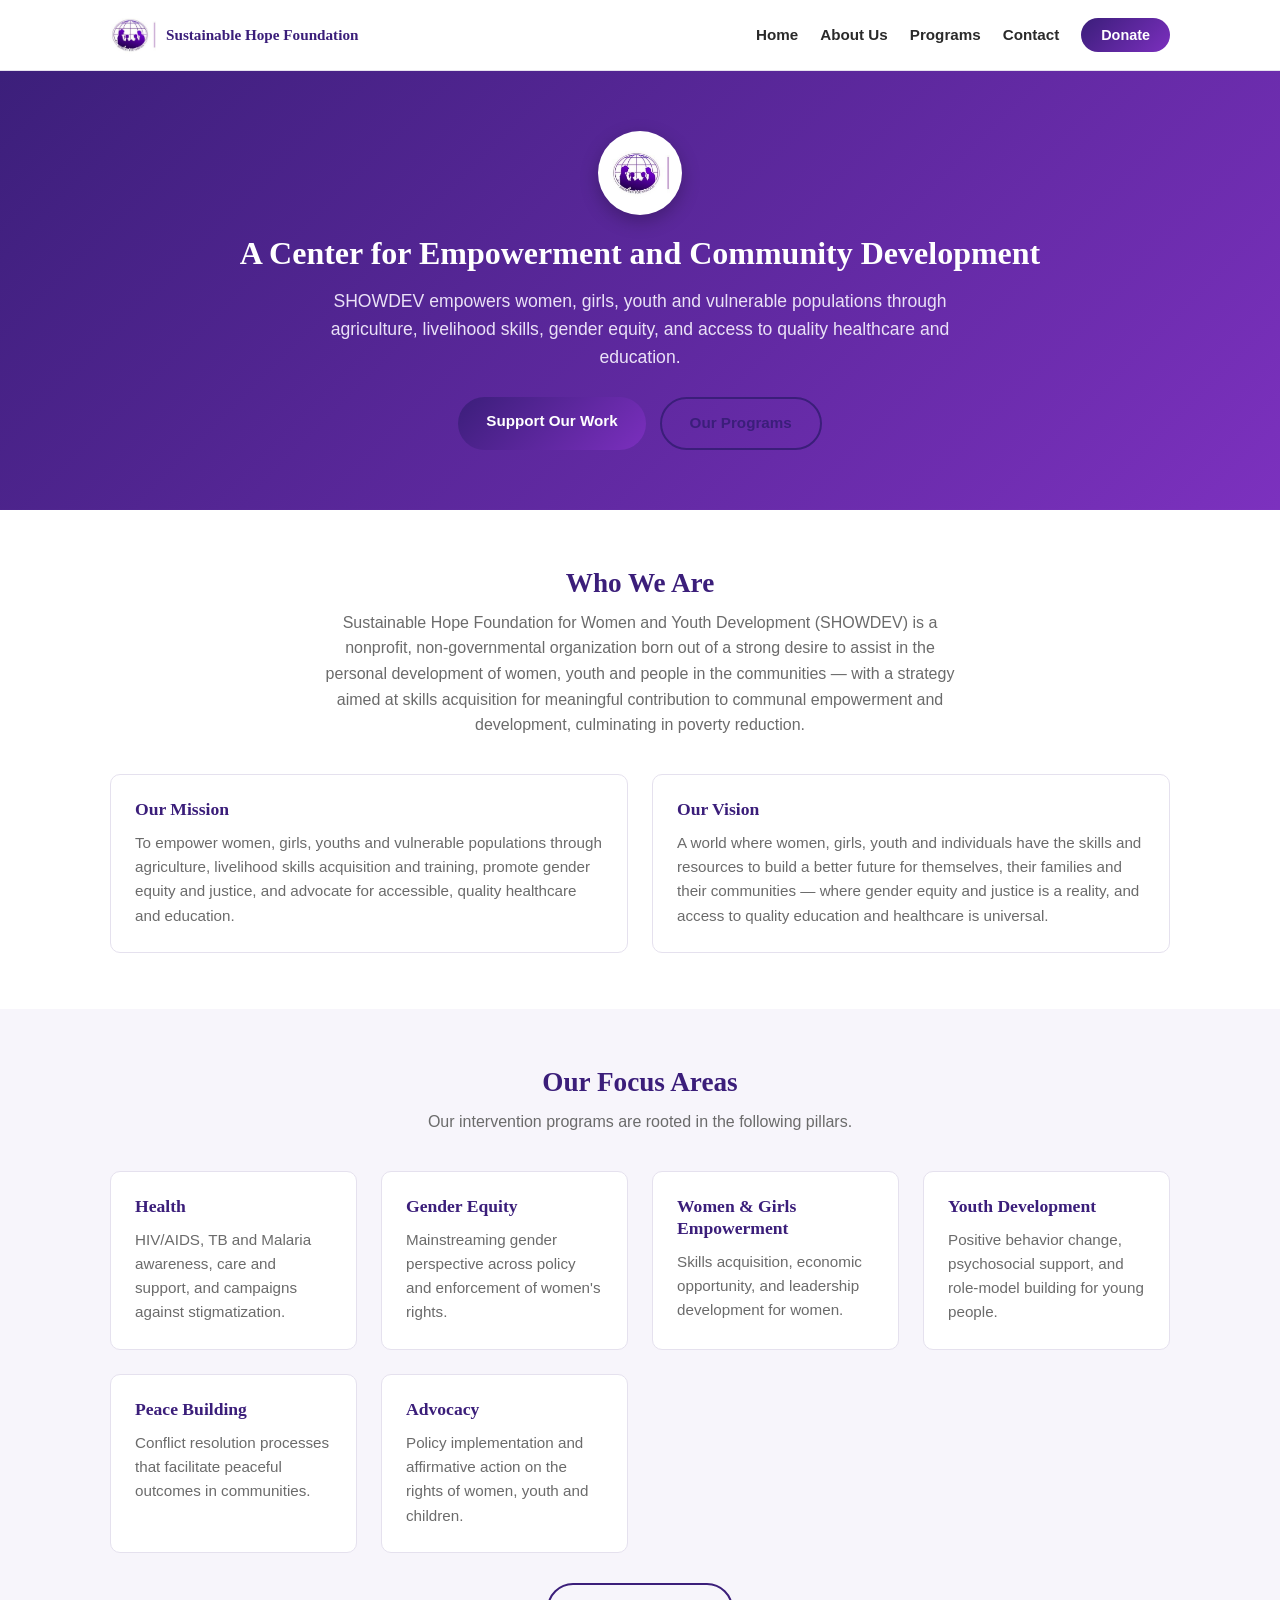
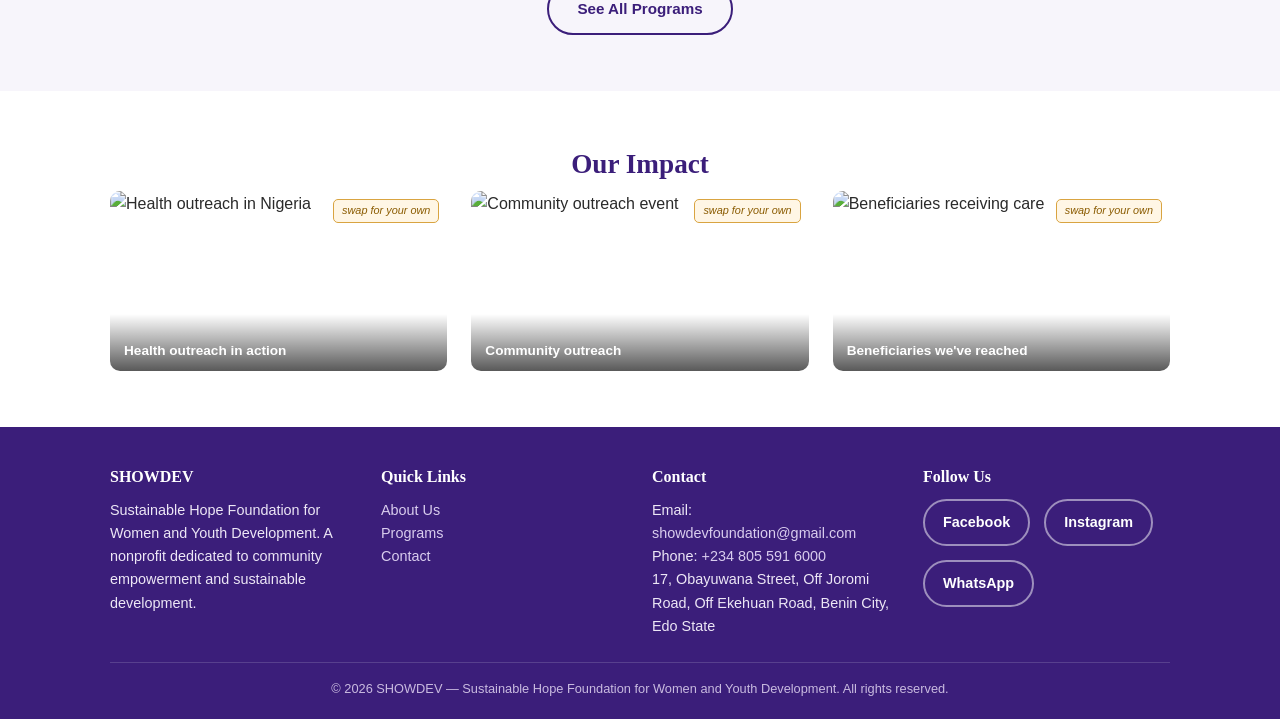
==== index.html @ 35cf9767 "initial commit" ====
<!DOCTYPE html>
<html lang="en">
<head>
<meta charset="UTF-8">
<meta name="viewport" content="width=device-width, initial-scale=1.0">
<title>SHOWDEV — Sustainable Hope Foundation for Women and Youth Development</title>
<meta name="description" content="SHOWDEV empowers women, youth and communities through health, education, gender equity and livelihood programs across Nigeria.">

<!-- Open Graph tags for link previews on WhatsApp/Facebook -->
<meta property="og:title" content="SHOWDEV — Sustainable Hope Foundation for Women and Youth Development">
<meta property="og:description" content="A center for empowerment and community development — health, education, gender equity and livelihood programs.">
<meta property="og:image" content="assets/logo.jpg">
<meta property="og:type" content="website">

<link rel="icon" href="assets/favicon.jpg" type="image/jpeg">
<link rel="stylesheet" href="style.css">
</head>
<body>

<header>
  <div class="nav-wrap">
    <a href="index.html" class="brand">
      <img data-img-key="logo" src="assets/logo.jpg" alt="SHOWDEV logo">
      <span class="brand-name">Sustainable Hope Foundation</span>
    </a>
    <button class="nav-toggle" id="navToggle" aria-label="Toggle menu">&#9776;</button>
    <nav>
      <ul id="navMenu">
        <li><a href="index.html">Home</a></li>
        <li><a href="about.html">About Us</a></li>
        <li><a href="programs.html">Programs</a></li>
        <li><a href="contact.html">Contact</a></li>
        <li><a href="contact.html#donate" class="donate-btn">Donate</a></li>
      </ul>
    </nav>
  </div>
</header>

<section class="hero has-photo" data-bg-key="heroBackground">
  <div class="container">
    <div class="hero-logo-badge"><img data-img-key="logo" alt="SHOWDEV logo"></div>
    <h1>A Center for Empowerment and Community Development</h1>
    <p class="tagline">SHOWDEV empowers women, girls, youth and vulnerable populations through agriculture, livelihood skills, gender equity, and access to quality healthcare and education.</p>
    <div class="btn-row">
      <a href="contact.html#donate" class="btn btn-primary">Support Our Work</a>
      <a href="programs.html" class="btn btn-outline">Our Programs</a>
    </div>
  </div>
</section>

<section>
  <div class="container">
    <h2 class="section-title">Who We Are</h2>
    <p class="section-sub">
      Sustainable Hope Foundation for Women and Youth Development (SHOWDEV) is a nonprofit, non-governmental
      organization born out of a strong desire to assist in the personal development of women, youth and people
      in the communities — with a strategy aimed at skills acquisition for meaningful contribution to communal
      empowerment and development, culminating in poverty reduction.
    </p>
    <div class="grid">
      <div class="card">
        <h3>Our Mission</h3>
        <p>To empower women, girls, youths and vulnerable populations through agriculture, livelihood skills acquisition and training, promote gender equity and justice, and advocate for accessible, quality healthcare and education.</p>
      </div>
      <div class="card">
        <h3>Our Vision</h3>
        <p>A world where women, girls, youth and individuals have the skills and resources to build a better future for themselves, their families and their communities — where gender equity and justice is a reality, and access to quality education and healthcare is universal.</p>
      </div>
    </div>
  </div>
</section>

<section class="alt">
  <div class="container">
    <h2 class="section-title">Our Focus Areas</h2>
    <p class="section-sub">Our intervention programs are rooted in the following pillars.</p>
    <div class="grid">
      <div class="card"><h3>Health</h3><p>HIV/AIDS, TB and Malaria awareness, care and support, and campaigns against stigmatization.</p></div>
      <div class="card"><h3>Gender Equity</h3><p>Mainstreaming gender perspective across policy and enforcement of women's rights.</p></div>
      <div class="card"><h3>Women & Girls Empowerment</h3><p>Skills acquisition, economic opportunity, and leadership development for women.</p></div>
      <div class="card"><h3>Youth Development</h3><p>Positive behavior change, psychosocial support, and role-model building for young people.</p></div>
      <div class="card"><h3>Peace Building</h3><p>Conflict resolution processes that facilitate peaceful outcomes in communities.</p></div>
      <div class="card"><h3>Advocacy</h3><p>Policy implementation and affirmative action on the rights of women, youth and children.</p></div>
    </div>
    <div class="btn-row" style="margin-top:30px;">
      <a href="programs.html" class="btn btn-outline">See All Programs</a>
    </div>
  </div>
</section>

<section>
  <div class="container">
    <h2 class="section-title">Our Impact</h2>
    <div class="grid">
      <div class="photo-card">
        <img data-img-key="homeImpact1" alt="Health outreach in Nigeria" loading="lazy">
        <span class="swap-badge">swap for your own</span>
        <div class="photo-caption">Health outreach in action</div>
      </div>
      <div class="photo-card">
        <img data-img-key="homeImpact2" alt="Community outreach event" loading="lazy">
        <span class="swap-badge">swap for your own</span>
        <div class="photo-caption">Community outreach</div>
      </div>
      <div class="photo-card">
        <img data-img-key="homeImpact3" alt="Beneficiaries receiving care" loading="lazy">
        <span class="swap-badge">swap for your own</span>
        <div class="photo-caption">Beneficiaries we've reached</div>
      </div>
    </div>
  </div>
</section>

<footer>
  <div class="container">
    <div class="footer-grid">
      <div>
        <h4>SHOWDEV</h4>
        <p>Sustainable Hope Foundation for Women and Youth Development. A nonprofit dedicated to community empowerment and sustainable development.</p>
      </div>
      <div>
        <h4>Quick Links</h4>
        <p><a href="about.html">About Us</a></p>
        <p><a href="programs.html">Programs</a></p>
        <p><a href="contact.html">Contact</a></p>
      </div>
      <div>
        <h4>Contact</h4>
        <p>Email: <a href="mailto:showdevfoundation@gmail.com">showdevfoundation@gmail.com</a></p>
        <p>Phone: <a href="tel:+2348055916000">+234 805 591 6000</a></p>
        <p>17, Obayuwana Street, Off Joromi Road, Off Ekehuan Road, Benin City, Edo State</p>
      </div>
      <div>
        <h4>Follow Us</h4>
        <div class="social-row" style="justify-content:flex-start;">
          <a href="PASTE-YOUR-FACEBOOK-LINK-HERE" class="social-link">Facebook</a>
          <a href="PASTE-YOUR-INSTAGRAM-LINK-HERE" class="social-link">Instagram</a>
          <a href="PASTE-YOUR-WHATSAPP-LINK-HERE" class="social-link">WhatsApp</a>
        </div>
      </div>
    </div>
    <div class="bottom">&copy; 2026 SHOWDEV — Sustainable Hope Foundation for Women and Youth Development. All rights reserved.</div>
  </div>
</footer>

<script>
  document.getElementById('navToggle').addEventListener('click', function() {
    document.getElementById('navMenu').classList.toggle('open');
  });
</script>

<script src="images-config.js"></script>
<script src="script.js"></script>
</body>
</html>
---- style.css ----
/* =========================================================
   SHOWDEV Foundation — Shared Stylesheet
   Brand colors pulled from logo: deep indigo-purple to violet
   ========================================================= */

:root {
  --purple-dark: #3B1E7A;
  --purple-light: #7B2FBE;
  --bg: #FFFFFF;
  --bg-alt: #F7F5FB;
  --text-main: #2A2A2A;
  --text-muted: #6B6B6B;
  --border: #E5E1EE;
  --max-width: 1100px;
}

* {
  box-sizing: border-box;
  margin: 0;
  padding: 0;
}

body {
  font-family: -apple-system, BlinkMacSystemFont, "Segoe UI", Roboto, Helvetica, Arial, sans-serif;
  color: var(--text-main);
  background: var(--bg);
  line-height: 1.6;
  -webkit-font-smoothing: antialiased;
}

h1, h2, h3, h4 {
  font-family: Georgia, "Times New Roman", serif;
  color: var(--purple-dark);
  line-height: 1.25;
}

a {
  color: var(--purple-light);
  text-decoration: none;
}

a:hover {
  text-decoration: underline;
}

img {
  max-width: 100%;
  display: block;
}

.container {
  max-width: var(--max-width);
  margin: 0 auto;
  padding: 0 20px;
}

/* ---------- Header / Nav ---------- */

header {
  background: var(--bg);
  border-bottom: 1px solid var(--border);
  position: sticky;
  top: 0;
  z-index: 100;
}

.nav-wrap {
  display: flex;
  align-items: center;
  justify-content: space-between;
  padding: 14px 20px;
  max-width: var(--max-width);
  margin: 0 auto;
}

.brand {
  display: flex;
  align-items: center;
  gap: 10px;
}

.brand img {
  height: 42px;
  width: auto;
}

.brand-name {
  font-family: Georgia, serif;
  font-weight: bold;
  font-size: 0.95rem;
  color: var(--purple-dark);
  max-width: 220px;
  line-height: 1.2;
}

nav ul {
  list-style: none;
  display: flex;
  gap: 22px;
}

nav a {
  color: var(--text-main);
  font-size: 0.95rem;
  font-weight: 600;
}

nav a:hover {
  color: var(--purple-light);
  text-decoration: none;
}

.nav-toggle {
  display: none;
  background: none;
  border: none;
  font-size: 1.6rem;
  color: var(--purple-dark);
  cursor: pointer;
}

.donate-btn {
  background: linear-gradient(135deg, var(--purple-dark), var(--purple-light));
  color: #fff !important;
  padding: 9px 20px;
  border-radius: 30px;
  font-weight: 700;
  font-size: 0.9rem;
  white-space: nowrap;
}

.donate-btn:hover {
  opacity: 0.9;
  text-decoration: none;
}

/* ---------- Hero ---------- */

.hero {
  background: var(--bg-alt);
  padding: 60px 0;
  text-align: center;
}

.hero h1 {
  font-size: 2rem;
  margin-bottom: 14px;
}

.hero p.tagline {
  color: var(--text-muted);
  font-size: 1.1rem;
  max-width: 620px;
  margin: 0 auto 26px;
}

.btn-row {
  display: flex;
  justify-content: center;
  gap: 14px;
  flex-wrap: wrap;
}

.btn {
  display: inline-block;
  padding: 12px 28px;
  border-radius: 30px;
  font-weight: 700;
  font-size: 0.95rem;
}

.btn-primary {
  background: linear-gradient(135deg, var(--purple-dark), var(--purple-light));
  color: #fff;
}

.btn-outline {
  border: 2px solid var(--purple-dark);
  color: var(--purple-dark);
}

.btn:hover {
  opacity: 0.9;
  text-decoration: none;
}

/* ---------- Sections ---------- */

section {
  padding: 56px 0;
}

section.alt {
  background: var(--bg-alt);
}

.section-title {
  text-align: center;
  font-size: 1.7rem;
  margin-bottom: 10px;
}

.section-sub {
  text-align: center;
  color: var(--text-muted);
  max-width: 640px;
  margin: 0 auto 36px;
}

/* ---------- Cards / Grids ---------- */

.grid {
  display: grid;
  grid-template-columns: repeat(auto-fit, minmax(240px, 1fr));
  gap: 24px;
}

.card {
  background: var(--bg);
  border: 1px solid var(--border);
  border-radius: 10px;
  padding: 24px;
}

.card h3 {
  font-size: 1.1rem;
  margin-bottom: 10px;
}

.card p {
  color: var(--text-muted);
  font-size: 0.95rem;
}

.photo-placeholder {
  background: linear-gradient(135deg, var(--purple-dark), var(--purple-light));
  color: #fff;
  opacity: 0.85;
  border-radius: 10px;
  display: flex;
  align-items: center;
  justify-content: center;
  text-align: center;
  font-size: 0.85rem;
  font-weight: 600;
  padding: 20px;
  min-height: 180px;
}

/* ---------- Lists ---------- */

.check-list {
  list-style: none;
}

.check-list li {
  padding-left: 26px;
  position: relative;
  margin-bottom: 10px;
  color: var(--text-main);
}

.check-list li::before {
  content: "✓";
  position: absolute;
  left: 0;
  color: var(--purple-light);
  font-weight: bold;
}

/* ---------- Footer ---------- */

footer {
  background: var(--purple-dark);
  color: #EDE7F6;
  padding: 40px 0 20px;
  font-size: 0.9rem;
}

footer .footer-grid {
  display: grid;
  grid-template-columns: repeat(auto-fit, minmax(200px, 1fr));
  gap: 24px;
  margin-bottom: 24px;
}

footer h4 {
  color: #fff;
  font-size: 1rem;
  margin-bottom: 12px;
}

footer a {
  color: #D9CDEE;
}

footer .bottom {
  border-top: 1px solid rgba(255,255,255,0.15);
  padding-top: 16px;
  text-align: center;
  font-size: 0.8rem;
  color: #C9BBE0;
}

/* ---------- Placeholder / TODO markers ---------- */

.todo {
  background: #FFF6E5;
  border: 1px dashed #D9A441;
  color: #8A5B00;
  padding: 3px 8px;
  border-radius: 5px;
  font-size: 0.85em;
  font-style: italic;
}

/* ---------- Responsive ---------- */

/* ---------- Scroll-reveal animation ---------- */

.reveal {
  opacity: 0;
  transform: translateY(28px);
  transition: opacity 0.7s ease, transform 0.7s ease;
}

.reveal.visible {
  opacity: 1;
  transform: translateY(0);
}

/* Respect users who've asked their device to reduce motion */
@media (prefers-reduced-motion: reduce) {
  .reveal {
    opacity: 1;
    transform: none;
    transition: none;
  }
}

/* ---------- Donate button pulse ---------- */

.donate-btn {
  animation: donatePulse 2.6s ease-in-out infinite;
}

@keyframes donatePulse {
  0%, 100% {
    box-shadow: 0 0 0 0 rgba(123, 47, 190, 0.45);
  }
  50% {
    box-shadow: 0 0 0 8px rgba(123, 47, 190, 0);
  }
}

@media (prefers-reduced-motion: reduce) {
  .donate-btn {
    animation: none;
  }
}

/* ---------- Back-to-top button ---------- */

#backToTop {
  position: fixed;
  bottom: 22px;
  right: 22px;
  width: 46px;
  height: 46px;
  border-radius: 50%;
  border: none;
  background: linear-gradient(135deg, var(--purple-dark), var(--purple-light));
  color: #fff;
  font-size: 1.3rem;
  line-height: 1;
  cursor: pointer;
  opacity: 0;
  visibility: hidden;
  transform: translateY(12px);
  transition: opacity 0.3s ease, transform 0.3s ease, visibility 0.3s;
  box-shadow: 0 4px 14px rgba(59, 30, 122, 0.35);
  z-index: 200;
}

#backToTop.show {
  opacity: 1;
  visibility: visible;
  transform: translateY(0);
}

#backToTop:hover {
  opacity: 0.9;
}

/* ---------- Animated action buttons (Email Us / Call Us) ---------- */

.btn-animated {
  animation: btnBounce 2.2s ease-in-out infinite;
}

@keyframes btnBounce {
  0%, 100% { transform: translateY(0); }
  50% { transform: translateY(-6px); }
}

@media (prefers-reduced-motion: reduce) {
  .btn-animated {
    animation: none;
  }
}

/* Tap feedback on all buttons — small press-down effect */
.btn:active,
.donate-btn:active,
.social-link:active {
  transform: scale(0.95);
}

/* ---------- Social media links ---------- */

.social-row {
  display: flex;
  justify-content: center;
  gap: 14px;
  flex-wrap: wrap;
  margin-top: 10px;
}

.social-link {
  display: inline-flex;
  align-items: center;
  gap: 8px;
  padding: 10px 18px;
  border-radius: 30px;
  border: 2px solid var(--purple-dark);
  color: var(--purple-dark);
  font-weight: 700;
  font-size: 0.9rem;
  transition: transform 0.15s ease, opacity 0.15s ease;
}

.social-link:hover {
  opacity: 0.85;
  text-decoration: none;
}

footer .social-row .social-link {
  border-color: rgba(255,255,255,0.5);
  color: #fff;
}

/* ---------- Hero background photography ---------- */

.hero {
  position: relative;
  background-size: cover;
  background-position: center;
  isolation: isolate;
}

.hero::before {
  content: "";
  position: absolute;
  inset: 0;
  background: linear-gradient(135deg, rgba(59,30,122,0.93), rgba(123,47,190,0.90));
  z-index: -1;
}

.hero.has-photo h1,
.hero.has-photo p.tagline {
  color: #fff;
}

.hero.has-photo p.tagline {
  color: #EAE1F7;
}

.hero-logo-badge {
  width: 84px;
  height: 84px;
  border-radius: 50%;
  background: #fff;
  padding: 12px;
  margin: 0 auto 18px;
  box-shadow: 0 6px 18px rgba(0,0,0,0.25);
}

.hero-logo-badge img {
  width: 100%;
  height: 100%;
  object-fit: contain;
}

/* ---------- Real photo cards (replacing purple placeholders) ---------- */

.photo-card {
  position: relative;
  border-radius: 10px;
  overflow: hidden;
  min-height: 180px;
}

.photo-card img {
  width: 100%;
  height: 100%;
  min-height: 180px;
  object-fit: cover;
  display: block;
}

.photo-card .photo-caption {
  position: absolute;
  left: 0;
  right: 0;
  bottom: 0;
  background: linear-gradient(to top, rgba(0,0,0,0.65), transparent);
  color: #fff;
  padding: 26px 14px 10px;
  font-size: 0.85rem;
  font-weight: 600;
}

.photo-card .swap-badge {
  position: absolute;
  top: 8px;
  right: 8px;
  background: #FFF6E5;
  color: #8A5B00;
  border: 1px solid #D9A441;
  font-size: 0.68rem;
  font-style: italic;
  padding: 2px 8px;
  border-radius: 5px;
}

@media (max-width: 720px) {
  nav ul {
    position: absolute;
    top: 100%;
    left: 0;
    right: 0;
    background: var(--bg);
    flex-direction: column;
    padding: 16px 20px;
    border-bottom: 1px solid var(--border);
    display: none;
    gap: 16px;
  }

  nav ul.open {
    display: flex;
  }

  .nav-toggle {
    display: block;
  }

  .brand-name {
    font-size: 0.8rem;
    max-width: 150px;
  }

  .hero h1 {
    font-size: 1.5rem;
  }
}
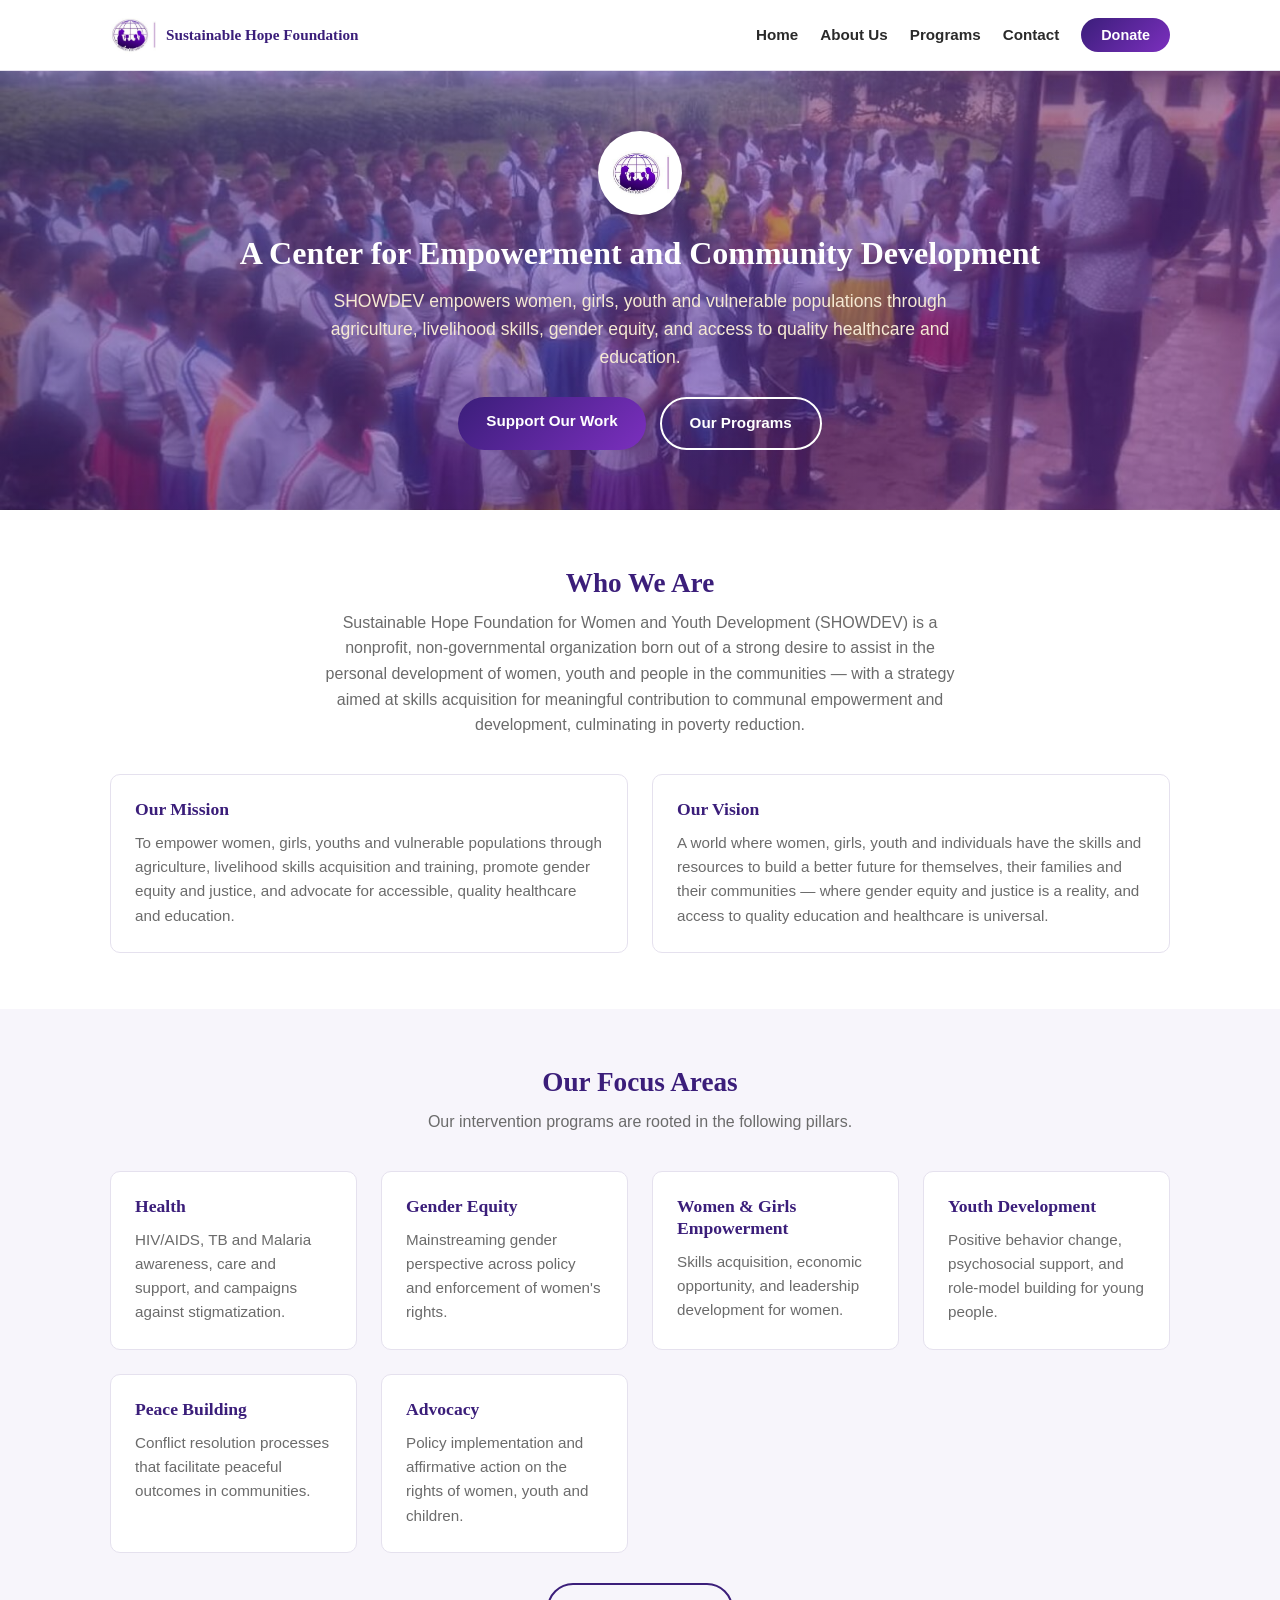
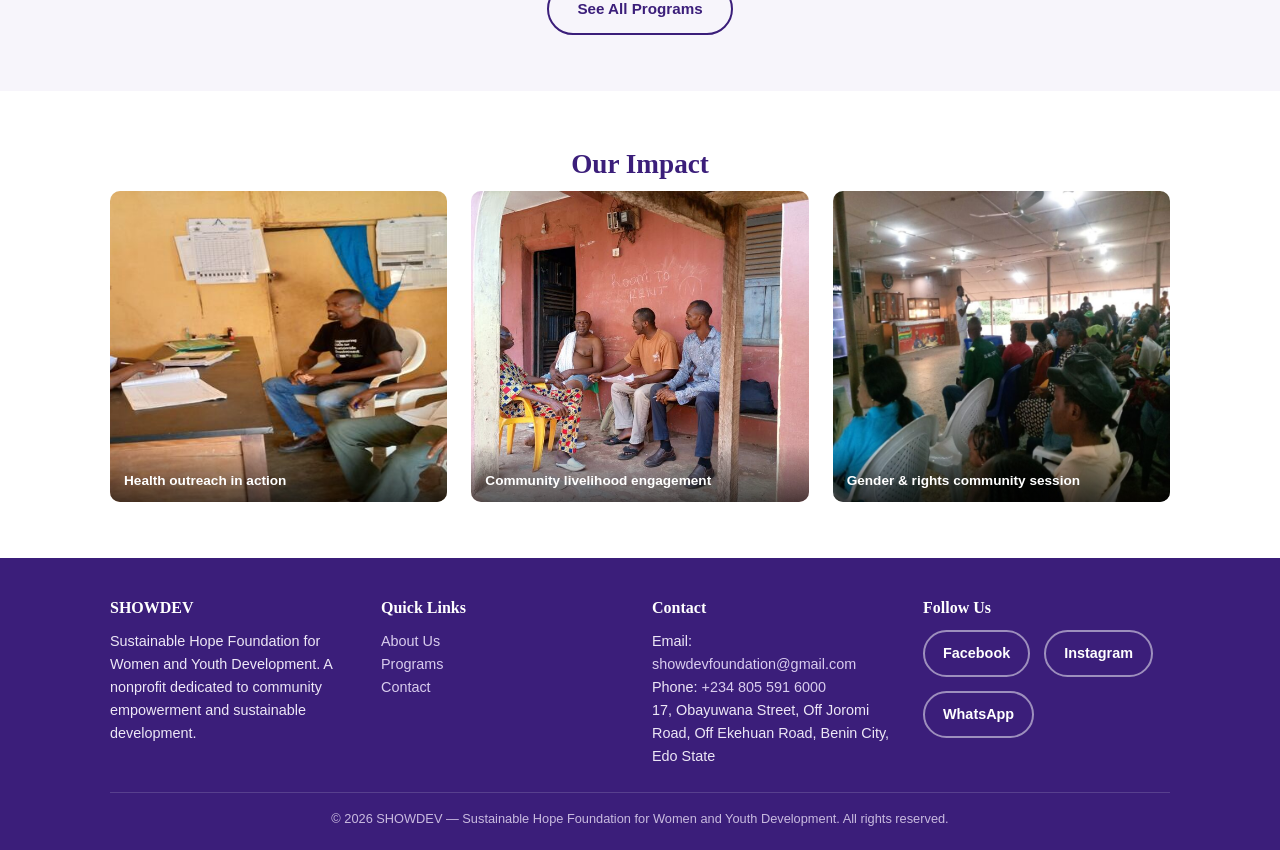
==== commit ed57bfed: "Add real photos and donate tabs." ====
--- a/index.html
+++ b/index.html
@@ -13,8 +13,7 @@
 <meta property="og:type" content="website">
 
 <link rel="icon" href="assets/favicon.jpg" type="image/jpeg">
-<link rel="stylesheet" href="style.css">
-</head>
+<link rel="stylesheet" href="style.css"></head>
 <body>
 
 <header>
@@ -93,19 +92,16 @@
     <h2 class="section-title">Our Impact</h2>
     <div class="grid">
       <div class="photo-card">
-        <img data-img-key="homeImpact1" alt="Health outreach in Nigeria" loading="lazy">
-        <span class="swap-badge">swap for your own</span>
+        <img data-img-key="homeImpact1" alt="SHOWDEV health outreach engagement" loading="lazy">
         <div class="photo-caption">Health outreach in action</div>
       </div>
       <div class="photo-card">
-        <img data-img-key="homeImpact2" alt="Community outreach event" loading="lazy">
-        <span class="swap-badge">swap for your own</span>
-        <div class="photo-caption">Community outreach</div>
+        <img data-img-key="homeImpact2" alt="SHOWDEV livelihood and agriculture engagement" loading="lazy">
+        <div class="photo-caption">Community livelihood engagement</div>
       </div>
       <div class="photo-card">
-        <img data-img-key="homeImpact3" alt="Beneficiaries receiving care" loading="lazy">
-        <span class="swap-badge">swap for your own</span>
-        <div class="photo-caption">Beneficiaries we've reached</div>
+        <img data-img-key="homeImpact3" alt="SHOWDEV gender and human rights community session" loading="lazy">
+        <div class="photo-caption">Gender & rights community session</div>
       </div>
     </div>
   </div>
@@ -133,9 +129,9 @@
       <div>
         <h4>Follow Us</h4>
         <div class="social-row" style="justify-content:flex-start;">
-          <a href="PASTE-YOUR-FACEBOOK-LINK-HERE" class="social-link">Facebook</a>
-          <a href="PASTE-YOUR-INSTAGRAM-LINK-HERE" class="social-link">Instagram</a>
-          <a href="PASTE-YOUR-WHATSAPP-LINK-HERE" class="social-link">WhatsApp</a>
+          <a href="https://www.facebook.com/share/1Hs5HEUv5M/" class="social-link">Facebook</a>
+          <a href="https://www.instagram.com/showdevfoundation" class="social-link">Instagram</a>
+          <a href="https://wa.me/2347068470523" class="social-link">WhatsApp</a>
         </div>
       </div>
     </div>
--- a/style.css
+++ b/style.css
@@ -247,6 +247,56 @@
   min-height: 180px;
 }
 
+/* ---------- Donate Tabs ---------- */
+
+.donate-tabs {
+  display: flex;
+  flex-wrap: wrap;
+  gap: 10px;
+  justify-content: center;
+  margin: 0 0 28px;
+}
+
+.donate-tab-btn {
+  padding: 10px 20px;
+  border-radius: 30px;
+  border: 2px solid var(--purple-dark);
+  background: transparent;
+  color: var(--purple-dark);
+  font-weight: 600;
+  font-size: 0.95rem;
+  cursor: pointer;
+  transition: all 0.2s ease;
+  font-family: inherit;
+}
+
+.donate-tab-btn.active {
+  background: linear-gradient(135deg, var(--purple-dark), var(--purple-light));
+  color: #fff;
+  border-color: transparent;
+}
+
+.donate-panel {
+  display: none;
+  max-width: 480px;
+  margin: 0 auto;
+}
+
+.donate-panel.active {
+  display: block;
+  animation: fadeIn 0.3s ease;
+}
+
+.donate-panel .card {
+  text-align: center;
+}
+
+.donate-note {
+  font-size: 0.85rem;
+  color: var(--text-muted);
+  margin-top: 14px;
+}
+
 /* ---------- Lists ---------- */
 
 .check-list {
@@ -313,7 +363,6 @@
   font-size: 0.85em;
   font-style: italic;
 }
-
 /* ---------- Responsive ---------- */
 
 /* ---------- Scroll-reveal animation ---------- */
@@ -342,6 +391,11 @@
 
 .donate-btn {
   animation: donatePulse 2.6s ease-in-out infinite;
+}
+
+@keyframes fadeIn {
+  from { opacity: 0; transform: translateY(6px); }
+  to { opacity: 1; transform: translateY(0); }
 }
 
 @keyframes donatePulse {
@@ -462,17 +516,25 @@
   content: "";
   position: absolute;
   inset: 0;
-  background: linear-gradient(135deg, rgba(59,30,122,0.93), rgba(123,47,190,0.90));
+  background: transparent;
   z-index: -1;
 }
 
-.hero.has-photo h1,
+.hero.has-photo h1 {
+  color: #fff;
+}
+
 .hero.has-photo p.tagline {
-  color: #fff;
-}
-
-.hero.has-photo p.tagline {
-  color: #EAE1F7;
+  color: #F5E9D3;
+}
+
+.hero.has-photo .btn-outline {
+  border: 2px solid #fff;
+  color: #fff;
+}
+
+.hero.has-photo .btn-outline:hover {
+  background: rgba(255,255,255,0.15);
 }
 
 .hero-logo-badge {
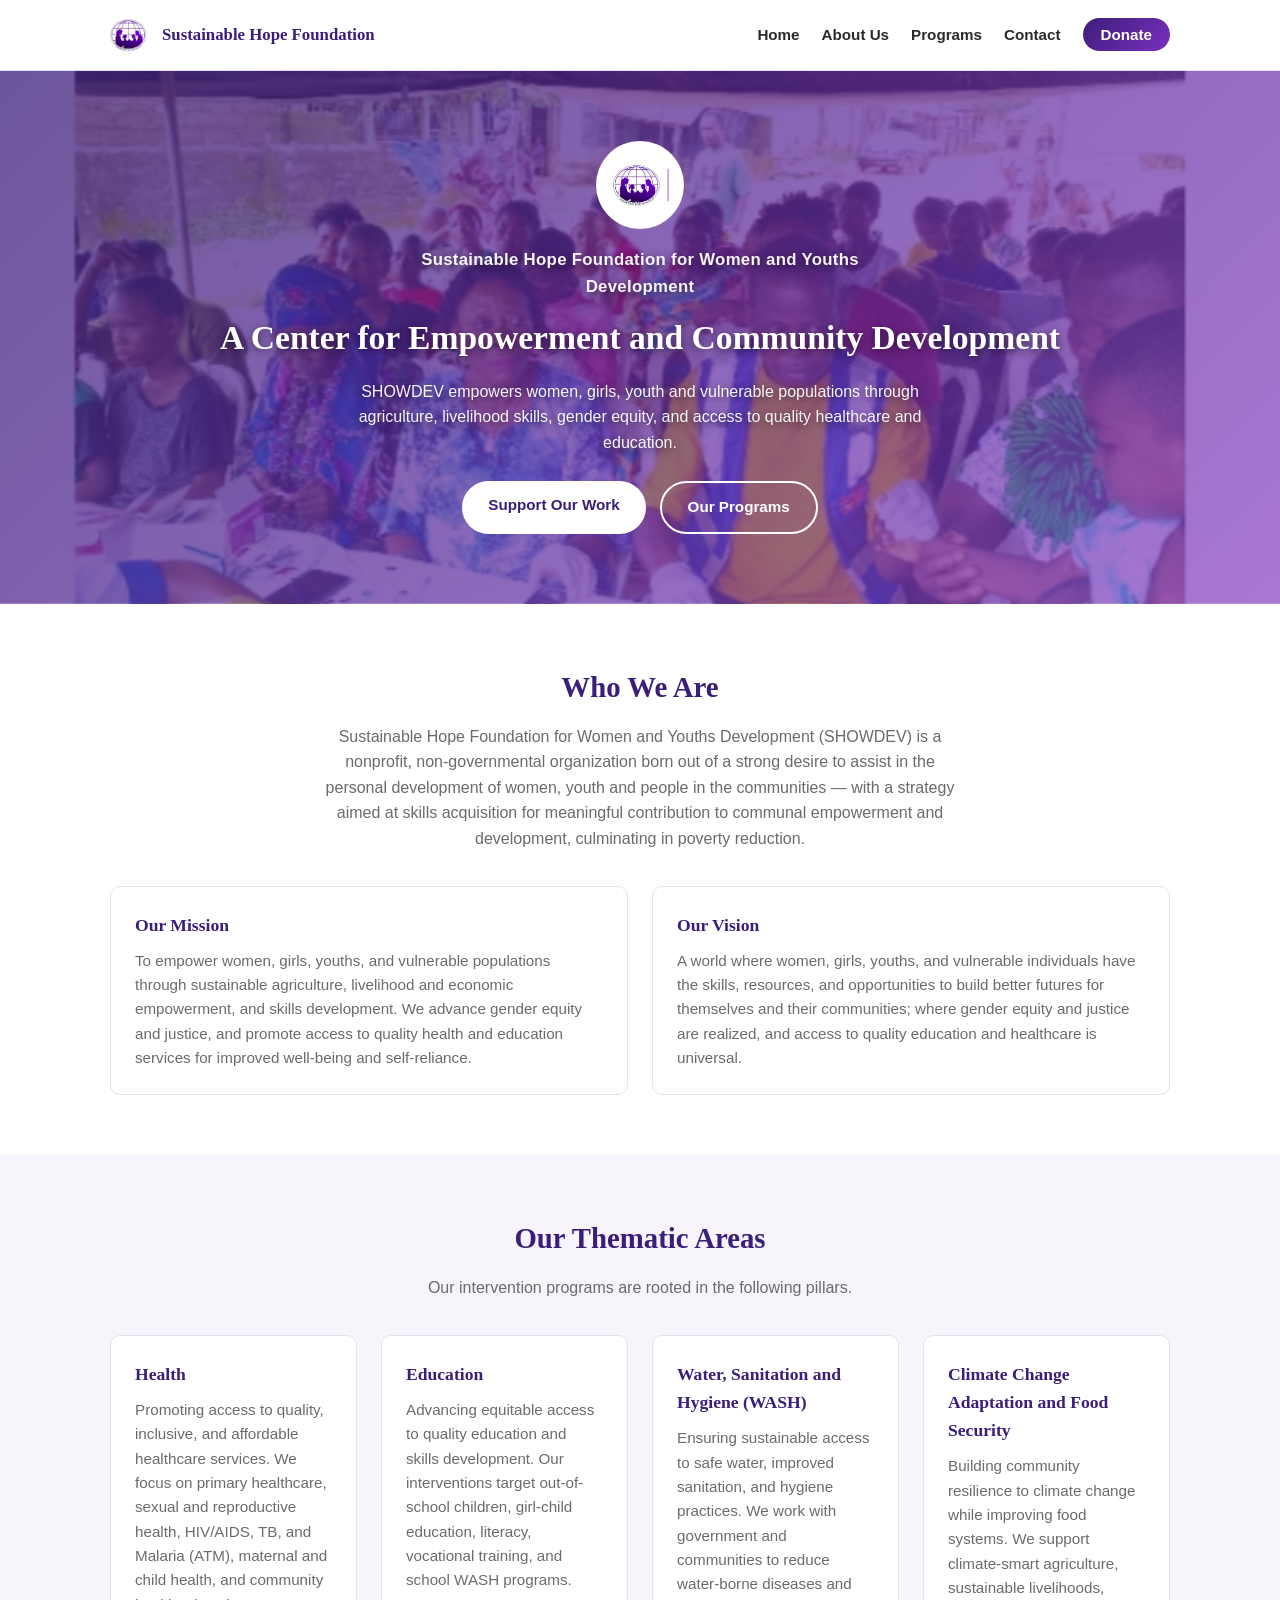
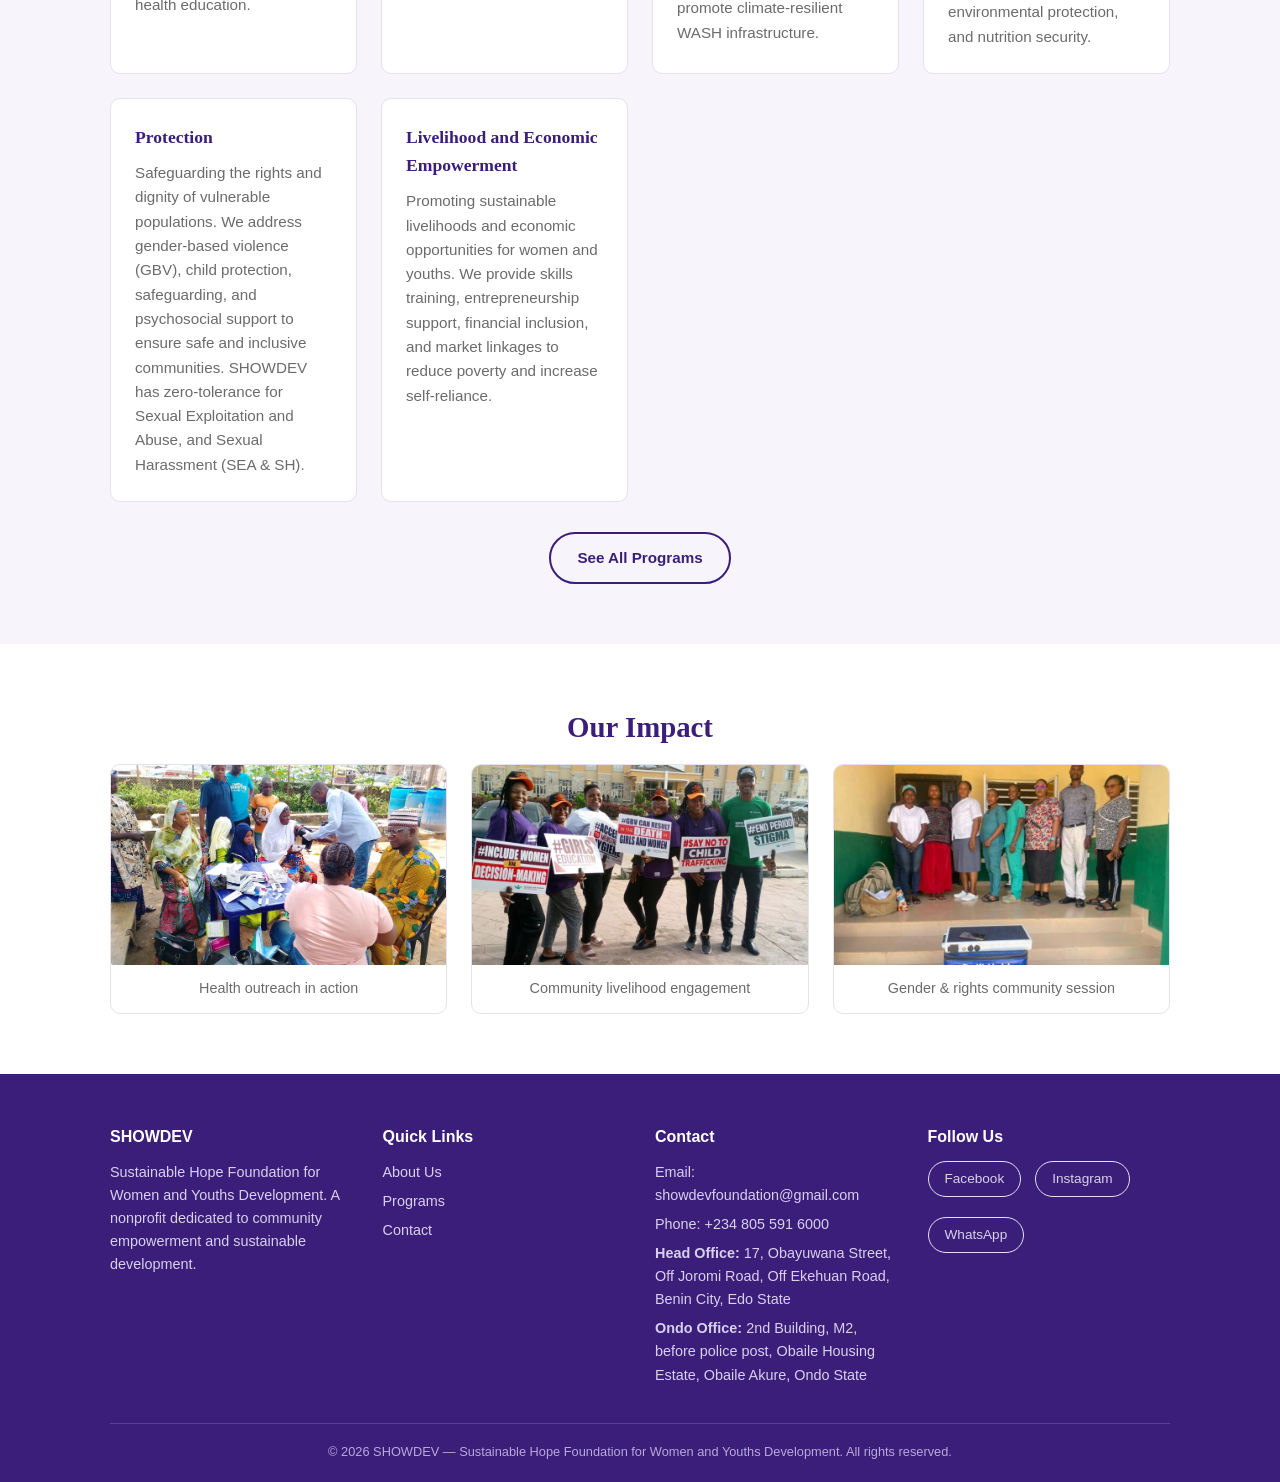
==== commit 9a932a5e: "update 2" ====
--- a/index.html
+++ b/index.html
@@ -3,17 +3,15 @@
 <head>
 <meta charset="UTF-8">
 <meta name="viewport" content="width=device-width, initial-scale=1.0">
-<title>SHOWDEV — Sustainable Hope Foundation for Women and Youth Development</title>
+<title>SHOWDEV — Sustainable Hope Foundation for Women and Youths Development</title>
 <meta name="description" content="SHOWDEV empowers women, youth and communities through health, education, gender equity and livelihood programs across Nigeria.">
-
-<!-- Open Graph tags for link previews on WhatsApp/Facebook -->
-<meta property="og:title" content="SHOWDEV — Sustainable Hope Foundation for Women and Youth Development">
+<meta property="og:title" content="SHOWDEV — Sustainable Hope Foundation for Women and Youths Development">
 <meta property="og:description" content="A center for empowerment and community development — health, education, gender equity and livelihood programs.">
 <meta property="og:image" content="assets/logo.jpg">
 <meta property="og:type" content="website">
-
 <link rel="icon" href="assets/favicon.jpg" type="image/jpeg">
-<link rel="stylesheet" href="style.css"></head>
+<link rel="stylesheet" href="style.css">
+</head>
 <body>
 
 <header>
@@ -38,6 +36,7 @@
 <section class="hero has-photo" data-bg-key="heroBackground">
   <div class="container">
     <div class="hero-logo-badge"><img data-img-key="logo" alt="SHOWDEV logo"></div>
+    <p class="org-fullname">Sustainable Hope Foundation for Women and Youths Development</p>
     <h1>A Center for Empowerment and Community Development</h1>
     <p class="tagline">SHOWDEV empowers women, girls, youth and vulnerable populations through agriculture, livelihood skills, gender equity, and access to quality healthcare and education.</p>
     <div class="btn-row">
@@ -51,7 +50,7 @@
   <div class="container">
     <h2 class="section-title">Who We Are</h2>
     <p class="section-sub">
-      Sustainable Hope Foundation for Women and Youth Development (SHOWDEV) is a nonprofit, non-governmental
+      Sustainable Hope Foundation for Women and Youths Development (SHOWDEV) is a nonprofit, non-governmental
       organization born out of a strong desire to assist in the personal development of women, youth and people
       in the communities — with a strategy aimed at skills acquisition for meaningful contribution to communal
       empowerment and development, culminating in poverty reduction.
@@ -59,11 +58,11 @@
     <div class="grid">
       <div class="card">
         <h3>Our Mission</h3>
-        <p>To empower women, girls, youths and vulnerable populations through agriculture, livelihood skills acquisition and training, promote gender equity and justice, and advocate for accessible, quality healthcare and education.</p>
+        <p>To empower women, girls, youths, and vulnerable populations through sustainable agriculture, livelihood and economic empowerment, and skills development. We advance gender equity and justice, and promote access to quality health and education services for improved well-being and self-reliance.</p>
       </div>
       <div class="card">
         <h3>Our Vision</h3>
-        <p>A world where women, girls, youth and individuals have the skills and resources to build a better future for themselves, their families and their communities — where gender equity and justice is a reality, and access to quality education and healthcare is universal.</p>
+        <p>A world where women, girls, youths, and vulnerable individuals have the skills, resources, and opportunities to build better futures for themselves and their communities; where gender equity and justice are realized, and access to quality education and healthcare is universal.</p>
       </div>
     </div>
   </div>
@@ -71,15 +70,15 @@
 
 <section class="alt">
   <div class="container">
-    <h2 class="section-title">Our Focus Areas</h2>
+    <h2 class="section-title">Our Thematic Areas</h2>
     <p class="section-sub">Our intervention programs are rooted in the following pillars.</p>
     <div class="grid">
-      <div class="card"><h3>Health</h3><p>HIV/AIDS, TB and Malaria awareness, care and support, and campaigns against stigmatization.</p></div>
-      <div class="card"><h3>Gender Equity</h3><p>Mainstreaming gender perspective across policy and enforcement of women's rights.</p></div>
-      <div class="card"><h3>Women & Girls Empowerment</h3><p>Skills acquisition, economic opportunity, and leadership development for women.</p></div>
-      <div class="card"><h3>Youth Development</h3><p>Positive behavior change, psychosocial support, and role-model building for young people.</p></div>
-      <div class="card"><h3>Peace Building</h3><p>Conflict resolution processes that facilitate peaceful outcomes in communities.</p></div>
-      <div class="card"><h3>Advocacy</h3><p>Policy implementation and affirmative action on the rights of women, youth and children.</p></div>
+      <div class="card"><h3>Health</h3><p>Promoting access to quality, inclusive, and affordable healthcare services. We focus on primary healthcare, sexual and reproductive health, HIV/AIDS, TB, and Malaria (ATM), maternal and child health, and community health education.</p></div>
+      <div class="card"><h3>Education</h3><p>Advancing equitable access to quality education and skills development. Our interventions target out-of-school children, girl-child education, literacy, vocational training, and school WASH programs.</p></div>
+      <div class="card"><h3>Water, Sanitation and Hygiene (WASH)</h3><p>Ensuring sustainable access to safe water, improved sanitation, and hygiene practices. We work with government and communities to reduce water-borne diseases and promote climate-resilient WASH infrastructure.</p></div>
+      <div class="card"><h3>Climate Change Adaptation and Food Security</h3><p>Building community resilience to climate change while improving food systems. We support climate-smart agriculture, sustainable livelihoods, environmental protection, and nutrition security.</p></div>
+      <div class="card"><h3>Protection</h3><p>Safeguarding the rights and dignity of vulnerable populations. We address gender-based violence (GBV), child protection, safeguarding, and psychosocial support to ensure safe and inclusive communities. SHOWDEV has zero-tolerance for Sexual Exploitation and Abuse, and Sexual Harassment (SEA &amp; SH).</p></div>
+      <div class="card"><h3>Livelihood and Economic Empowerment</h3><p>Promoting sustainable livelihoods and economic opportunities for women and youths. We provide skills training, entrepreneurship support, financial inclusion, and market linkages to reduce poverty and increase self-reliance.</p></div>
     </div>
     <div class="btn-row" style="margin-top:30px;">
       <a href="programs.html" class="btn btn-outline">See All Programs</a>
@@ -101,7 +100,7 @@
       </div>
       <div class="photo-card">
         <img data-img-key="homeImpact3" alt="SHOWDEV gender and human rights community session" loading="lazy">
-        <div class="photo-caption">Gender & rights community session</div>
+        <div class="photo-caption">Gender &amp; rights community session</div>
       </div>
     </div>
   </div>
@@ -112,7 +111,7 @@
     <div class="footer-grid">
       <div>
         <h4>SHOWDEV</h4>
-        <p>Sustainable Hope Foundation for Women and Youth Development. A nonprofit dedicated to community empowerment and sustainable development.</p>
+        <p>Sustainable Hope Foundation for Women and Youths Development. A nonprofit dedicated to community empowerment and sustainable development.</p>
       </div>
       <div>
         <h4>Quick Links</h4>
@@ -124,7 +123,8 @@
         <h4>Contact</h4>
         <p>Email: <a href="mailto:showdevfoundation@gmail.com">showdevfoundation@gmail.com</a></p>
         <p>Phone: <a href="tel:+2348055916000">+234 805 591 6000</a></p>
-        <p>17, Obayuwana Street, Off Joromi Road, Off Ekehuan Road, Benin City, Edo State</p>
+        <p><strong>Head Office:</strong> 17, Obayuwana Street, Off Joromi Road, Off Ekehuan Road, Benin City, Edo State</p>
+        <p><strong>Ondo Office:</strong> 2nd Building, M2, before police post, Obaile Housing Estate, Obaile Akure, Ondo State</p>
       </div>
       <div>
         <h4>Follow Us</h4>
@@ -135,7 +135,7 @@
         </div>
       </div>
     </div>
-    <div class="bottom">&copy; 2026 SHOWDEV — Sustainable Hope Foundation for Women and Youth Development. All rights reserved.</div>
+    <div class="bottom">&copy; 2026 SHOWDEV — Sustainable Hope Foundation for Women and Youths Development. All rights reserved.</div>
   </div>
 </footer>
 
--- a/style.css
+++ b/style.css
@@ -21,26 +21,21 @@
 }
 
 body {
-  font-family: -apple-system, BlinkMacSystemFont, "Segoe UI", Roboto, Helvetica, Arial, sans-serif;
+  font-family: -apple-system, BlinkMacSystemFont, 'Segoe UI', Roboto, Helvetica, Arial, sans-serif;
   color: var(--text-main);
   background: var(--bg);
   line-height: 1.6;
-  -webkit-font-smoothing: antialiased;
-}
-
-h1, h2, h3, h4 {
-  font-family: Georgia, "Times New Roman", serif;
+  overflow-x: hidden;
+}
+
+h1, h2, h3, .brand-name {
+  font-family: Georgia, 'Times New Roman', serif;
   color: var(--purple-dark);
-  line-height: 1.25;
 }
 
 a {
-  color: var(--purple-light);
+  color: var(--purple-dark);
   text-decoration: none;
-}
-
-a:hover {
-  text-decoration: underline;
 }
 
 img {
@@ -54,23 +49,44 @@
   padding: 0 20px;
 }
 
+section {
+  padding: 60px 0;
+}
+
+section.alt {
+  background: var(--bg-alt);
+}
+
+.section-title {
+  text-align: center;
+  font-size: 1.8rem;
+  margin-bottom: 14px;
+}
+
+.section-sub {
+  text-align: center;
+  max-width: 640px;
+  margin: 0 auto 34px;
+  color: var(--text-muted);
+}
+
 /* ---------- Header / Nav ---------- */
 
 header {
-  background: var(--bg);
+  background: #fff;
   border-bottom: 1px solid var(--border);
   position: sticky;
   top: 0;
-  z-index: 100;
+  z-index: 50;
 }
 
 .nav-wrap {
+  max-width: var(--max-width);
+  margin: 0 auto;
+  padding: 14px 20px;
   display: flex;
   align-items: center;
   justify-content: space-between;
-  padding: 14px 20px;
-  max-width: var(--max-width);
-  margin: 0 auto;
 }
 
 .brand {
@@ -80,131 +96,172 @@
 }
 
 .brand img {
+  width: 42px;
   height: 42px;
-  width: auto;
+  border-radius: 50%;
+  object-fit: cover;
 }
 
 .brand-name {
-  font-family: Georgia, serif;
-  font-weight: bold;
-  font-size: 0.95rem;
-  color: var(--purple-dark);
-  max-width: 220px;
+  font-size: 1.05rem;
+  font-weight: 700;
   line-height: 1.2;
-}
-
-nav ul {
-  list-style: none;
-  display: flex;
-  gap: 22px;
-}
-
-nav a {
-  color: var(--text-main);
-  font-size: 0.95rem;
-  font-weight: 600;
-}
-
-nav a:hover {
-  color: var(--purple-light);
-  text-decoration: none;
 }
 
 .nav-toggle {
   display: none;
   background: none;
-  border: none;
-  font-size: 1.6rem;
+  border: 1px solid var(--border);
+  border-radius: 6px;
+  font-size: 1.3rem;
+  padding: 4px 10px;
+  cursor: pointer;
+}
+
+nav ul {
+  list-style: none;
+  display: flex;
+  gap: 22px;
+  align-items: center;
+}
+
+nav a {
+  font-weight: 600;
+  font-size: 0.95rem;
+  color: var(--text-main);
+}
+
+nav a:hover {
   color: var(--purple-dark);
-  cursor: pointer;
 }
 
 .donate-btn {
   background: linear-gradient(135deg, var(--purple-dark), var(--purple-light));
   color: #fff !important;
-  padding: 9px 20px;
+  padding: 8px 18px;
   border-radius: 30px;
+  animation: donatePulse 2.2s infinite;
+}
+
+@media (max-width: 760px) {
+  .nav-toggle { display: block; }
+  nav ul {
+    display: none;
+    flex-direction: column;
+    align-items: flex-start;
+    gap: 14px;
+    position: absolute;
+    top: 100%;
+    left: 0;
+    right: 0;
+    background: #fff;
+    border-bottom: 1px solid var(--border);
+    padding: 16px 20px;
+  }
+  nav ul.open { display: flex; }
+}
+
+/* ---------- Hero ---------- */
+
+.hero {
+  background: linear-gradient(135deg, var(--purple-dark), var(--purple-light));
+  color: #fff;
+  text-align: center;
+  padding: 70px 0;
+}
+
+.hero.has-photo {
+  background-size: cover;
+  background-position: center;
+}
+
+.hero-logo-badge {
+  width: 88px;
+  height: 88px;
+  border-radius: 50%;
+  background: #fff;
+  margin: 0 auto 18px;
+  display: flex;
+  align-items: center;
+  justify-content: center;
+  overflow: hidden;
+}
+
+.hero-logo-badge img {
+  width: 60px;
+  height: 60px;
+  object-fit: contain;
+}
+.hero h1,
+.hero .org-fullname,
+.hero .tagline {
+  text-shadow: 0 2px 8px rgba(0, 0, 0, 0.55);
+}
+.hero h1 {
+  color: #fff;
+  font-size: 2.1rem;
+  margin-bottom: 14px;
+}
+.org-fullname {
+  color: #fff;
   font-weight: 700;
-  font-size: 0.9rem;
-  white-space: nowrap;
-}
-
-.donate-btn:hover {
-  opacity: 0.9;
-  text-decoration: none;
-}
-
-/* ---------- Hero ---------- */
-
-.hero {
-  background: var(--bg-alt);
-  padding: 60px 0;
-  text-align: center;
-}
-
-.hero h1 {
-  font-size: 2rem;
-  margin-bottom: 14px;
-}
-
-.hero p.tagline {
-  color: var(--text-muted);
-  font-size: 1.1rem;
+  font-size: 1.05rem;
+  letter-spacing: 0.3px;
+  opacity: 0.95;
+  margin-bottom: 10px;
+  max-width: 520px;
+  margin-left: auto;
+  margin-right: auto;
+}
+.hero .tagline {
   max-width: 620px;
   margin: 0 auto 26px;
+  opacity: 0.95;
 }
 
 .btn-row {
   display: flex;
+  gap: 14px;
   justify-content: center;
-  gap: 14px;
   flex-wrap: wrap;
 }
 
 .btn {
   display: inline-block;
-  padding: 12px 28px;
+  padding: 12px 26px;
   border-radius: 30px;
   font-weight: 700;
   font-size: 0.95rem;
+  transition: transform 0.15s ease, opacity 0.15s ease;
+}
+
+.btn:active {
+  transform: scale(0.97);
 }
 
 .btn-primary {
+  background: #fff;
+  color: var(--purple-dark) !important;
+}
+
+.btn-outline {
+  border: 2px solid #fff;
+  color: #fff !important;
+}
+
+/* Buttons outside the hero (on white background) use solid purple */
+section:not(.hero) .btn-primary {
   background: linear-gradient(135deg, var(--purple-dark), var(--purple-light));
-  color: #fff;
-}
-
-.btn-outline {
+  color: #fff !important;
+}
+
+section:not(.hero) .btn-outline {
   border: 2px solid var(--purple-dark);
-  color: var(--purple-dark);
-}
-
-.btn:hover {
-  opacity: 0.9;
-  text-decoration: none;
-}
-
-/* ---------- Sections ---------- */
-
-section {
-  padding: 56px 0;
-}
-
-section.alt {
-  background: var(--bg-alt);
-}
-
-.section-title {
-  text-align: center;
-  font-size: 1.7rem;
-  margin-bottom: 10px;
-}
-
-.section-sub {
-  text-align: center;
-  color: var(--text-muted);
-  max-width: 640px;
-  margin: 0 auto 36px;
+  color: var(--purple-dark) !important;
+}
+
+.btn-animated {
+  animation: btnBounce 2.4s infinite;
 }
 
 /* ---------- Cards / Grids ---------- */
@@ -297,17 +354,38 @@
   margin-top: 14px;
 }
 
-/* ---------- Lists ---------- */
+/* ---------- Photo cards (Impact sections) ---------- */
+
+.photo-card {
+  border-radius: 10px;
+  overflow: hidden;
+  border: 1px solid var(--border);
+  background: #fff;
+}
+
+.photo-card img {
+  width: 100%;
+  height: 200px;
+  object-fit: cover;
+}
+
+.photo-caption {
+  padding: 12px 14px;
+  font-size: 0.9rem;
+  color: var(--text-muted);
+  text-align: center;
+}
+
+/* ---------- Check lists ---------- */
 
 .check-list {
   list-style: none;
 }
 
 .check-list li {
-  padding-left: 26px;
+  padding: 6px 0 6px 26px;
   position: relative;
-  margin-bottom: 10px;
-  color: var(--text-main);
+  color: var(--text-muted);
 }
 
 .check-list li::before {
@@ -315,83 +393,102 @@
   position: absolute;
   left: 0;
   color: var(--purple-light);
-  font-weight: bold;
+  font-weight: 700;
+}
+
+/* ---------- Social row ---------- */
+
+.social-row {
+  display: flex;
+  gap: 14px;
+  flex-wrap: wrap;
+}
+
+.social-link {
+  border: 1px solid var(--border);
+  padding: 6px 16px;
+  border-radius: 20px;
+  font-size: 0.85rem;
 }
 
 /* ---------- Footer ---------- */
 
 footer {
   background: var(--purple-dark);
-  color: #EDE7F6;
-  padding: 40px 0 20px;
+  color: #eee;
+  padding: 50px 0 20px;
+}
+
+footer h4 {
+  color: #fff;
+  margin-bottom: 12px;
+  font-size: 1rem;
+}
+
+footer p, footer a {
+  color: #d9d0ec;
   font-size: 0.9rem;
-}
-
-footer .footer-grid {
+  margin-bottom: 6px;
+}
+
+footer a:hover {
+  color: #fff;
+}
+
+.footer-grid {
   display: grid;
   grid-template-columns: repeat(auto-fit, minmax(200px, 1fr));
-  gap: 24px;
-  margin-bottom: 24px;
-}
-
-footer h4 {
-  color: #fff;
-  font-size: 1rem;
-  margin-bottom: 12px;
-}
-
-footer a {
-  color: #D9CDEE;
-}
-
-footer .bottom {
+  gap: 30px;
+  margin-bottom: 30px;
+}
+
+.bottom {
   border-top: 1px solid rgba(255,255,255,0.15);
-  padding-top: 16px;
+  padding-top: 18px;
   text-align: center;
   font-size: 0.8rem;
-  color: #C9BBE0;
-}
-
-/* ---------- Placeholder / TODO markers ---------- */
-
-.todo {
-  background: #FFF6E5;
-  border: 1px dashed #D9A441;
-  color: #8A5B00;
-  padding: 3px 8px;
-  border-radius: 5px;
-  font-size: 0.85em;
-  font-style: italic;
-}
-/* ---------- Responsive ---------- */
-
-/* ---------- Scroll-reveal animation ---------- */
+  color: #b8a9d9;
+}
+
+/* ---------- Back to top button ---------- */
+
+#backToTop {
+  position: fixed;
+  bottom: 24px;
+  right: 24px;
+  width: 46px;
+  height: 46px;
+  border-radius: 50%;
+  background: linear-gradient(135deg, var(--purple-dark), var(--purple-light));
+  color: #fff;
+  border: none;
+  font-size: 1.3rem;
+  cursor: pointer;
+  opacity: 0;
+  pointer-events: none;
+  transition: opacity 0.25s ease, transform 0.25s ease;
+  z-index: 60;
+}
+
+#backToTop.show {
+  opacity: 1;
+  pointer-events: auto;
+}
+
+/* ---------- Scroll reveal ---------- */
 
 .reveal {
   opacity: 0;
-  transform: translateY(28px);
-  transition: opacity 0.7s ease, transform 0.7s ease;
-}
-
-.reveal.visible {
+  transform: translateY(24px);
+  transition: opacity 0.6s ease, transform 0.6s ease;
+}
+
+.reveal.in-view {
   opacity: 1;
   transform: translateY(0);
 }
 
-/* Respect users who've asked their device to reduce motion */
-@media (prefers-reduced-motion: reduce) {
-  .reveal {
-    opacity: 1;
-    transform: none;
-    transition: none;
-  }
-}
-
-/* ---------- Donate button pulse ---------- */
-
-.donate-btn {
-  animation: donatePulse 2.6s ease-in-out infinite;
-}
+/* ---------- Keyframes ---------- */
 
 @keyframes fadeIn {
   from { opacity: 0; transform: translateY(6px); }
@@ -399,230 +496,12 @@
 }
 
 @keyframes donatePulse {
-  0%, 100% {
-    box-shadow: 0 0 0 0 rgba(123, 47, 190, 0.45);
-  }
-  50% {
-    box-shadow: 0 0 0 8px rgba(123, 47, 190, 0);
-  }
-}
-
-@media (prefers-reduced-motion: reduce) {
-  .donate-btn {
-    animation: none;
-  }
-}
-
-/* ---------- Back-to-top button ---------- */
-
-#backToTop {
-  position: fixed;
-  bottom: 22px;
-  right: 22px;
-  width: 46px;
-  height: 46px;
-  border-radius: 50%;
-  border: none;
-  background: linear-gradient(135deg, var(--purple-dark), var(--purple-light));
-  color: #fff;
-  font-size: 1.3rem;
-  line-height: 1;
-  cursor: pointer;
-  opacity: 0;
-  visibility: hidden;
-  transform: translateY(12px);
-  transition: opacity 0.3s ease, transform 0.3s ease, visibility 0.3s;
-  box-shadow: 0 4px 14px rgba(59, 30, 122, 0.35);
-  z-index: 200;
-}
-
-#backToTop.show {
-  opacity: 1;
-  visibility: visible;
-  transform: translateY(0);
-}
-
-#backToTop:hover {
-  opacity: 0.9;
-}
-
-/* ---------- Animated action buttons (Email Us / Call Us) ---------- */
-
-.btn-animated {
-  animation: btnBounce 2.2s ease-in-out infinite;
+  0% { box-shadow: 0 0 0 0 rgba(123,47,190,0.55); }
+  70% { box-shadow: 0 0 0 10px rgba(123,47,190,0); }
+  100% { box-shadow: 0 0 0 0 rgba(123,47,190,0); }
 }
 
 @keyframes btnBounce {
   0%, 100% { transform: translateY(0); }
-  50% { transform: translateY(-6px); }
-}
-
-@media (prefers-reduced-motion: reduce) {
-  .btn-animated {
-    animation: none;
-  }
-}
-
-/* Tap feedback on all buttons — small press-down effect */
-.btn:active,
-.donate-btn:active,
-.social-link:active {
-  transform: scale(0.95);
-}
-
-/* ---------- Social media links ---------- */
-
-.social-row {
-  display: flex;
-  justify-content: center;
-  gap: 14px;
-  flex-wrap: wrap;
-  margin-top: 10px;
-}
-
-.social-link {
-  display: inline-flex;
-  align-items: center;
-  gap: 8px;
-  padding: 10px 18px;
-  border-radius: 30px;
-  border: 2px solid var(--purple-dark);
-  color: var(--purple-dark);
-  font-weight: 700;
-  font-size: 0.9rem;
-  transition: transform 0.15s ease, opacity 0.15s ease;
-}
-
-.social-link:hover {
-  opacity: 0.85;
-  text-decoration: none;
-}
-
-footer .social-row .social-link {
-  border-color: rgba(255,255,255,0.5);
-  color: #fff;
-}
-
-/* ---------- Hero background photography ---------- */
-
-.hero {
-  position: relative;
-  background-size: cover;
-  background-position: center;
-  isolation: isolate;
-}
-
-.hero::before {
-  content: "";
-  position: absolute;
-  inset: 0;
-  background: transparent;
-  z-index: -1;
-}
-
-.hero.has-photo h1 {
-  color: #fff;
-}
-
-.hero.has-photo p.tagline {
-  color: #F5E9D3;
-}
-
-.hero.has-photo .btn-outline {
-  border: 2px solid #fff;
-  color: #fff;
-}
-
-.hero.has-photo .btn-outline:hover {
-  background: rgba(255,255,255,0.15);
-}
-
-.hero-logo-badge {
-  width: 84px;
-  height: 84px;
-  border-radius: 50%;
-  background: #fff;
-  padding: 12px;
-  margin: 0 auto 18px;
-  box-shadow: 0 6px 18px rgba(0,0,0,0.25);
-}
-
-.hero-logo-badge img {
-  width: 100%;
-  height: 100%;
-  object-fit: contain;
-}
-
-/* ---------- Real photo cards (replacing purple placeholders) ---------- */
-
-.photo-card {
-  position: relative;
-  border-radius: 10px;
-  overflow: hidden;
-  min-height: 180px;
-}
-
-.photo-card img {
-  width: 100%;
-  height: 100%;
-  min-height: 180px;
-  object-fit: cover;
-  display: block;
-}
-
-.photo-card .photo-caption {
-  position: absolute;
-  left: 0;
-  right: 0;
-  bottom: 0;
-  background: linear-gradient(to top, rgba(0,0,0,0.65), transparent);
-  color: #fff;
-  padding: 26px 14px 10px;
-  font-size: 0.85rem;
-  font-weight: 600;
-}
-
-.photo-card .swap-badge {
-  position: absolute;
-  top: 8px;
-  right: 8px;
-  background: #FFF6E5;
-  color: #8A5B00;
-  border: 1px solid #D9A441;
-  font-size: 0.68rem;
-  font-style: italic;
-  padding: 2px 8px;
-  border-radius: 5px;
-}
-
-@media (max-width: 720px) {
-  nav ul {
-    position: absolute;
-    top: 100%;
-    left: 0;
-    right: 0;
-    background: var(--bg);
-    flex-direction: column;
-    padding: 16px 20px;
-    border-bottom: 1px solid var(--border);
-    display: none;
-    gap: 16px;
-  }
-
-  nav ul.open {
-    display: flex;
-  }
-
-  .nav-toggle {
-    display: block;
-  }
-
-  .brand-name {
-    font-size: 0.8rem;
-    max-width: 150px;
-  }
-
-  .hero h1 {
-    font-size: 1.5rem;
-  }
+  50% { transform: translateY(-4px); }
 }
